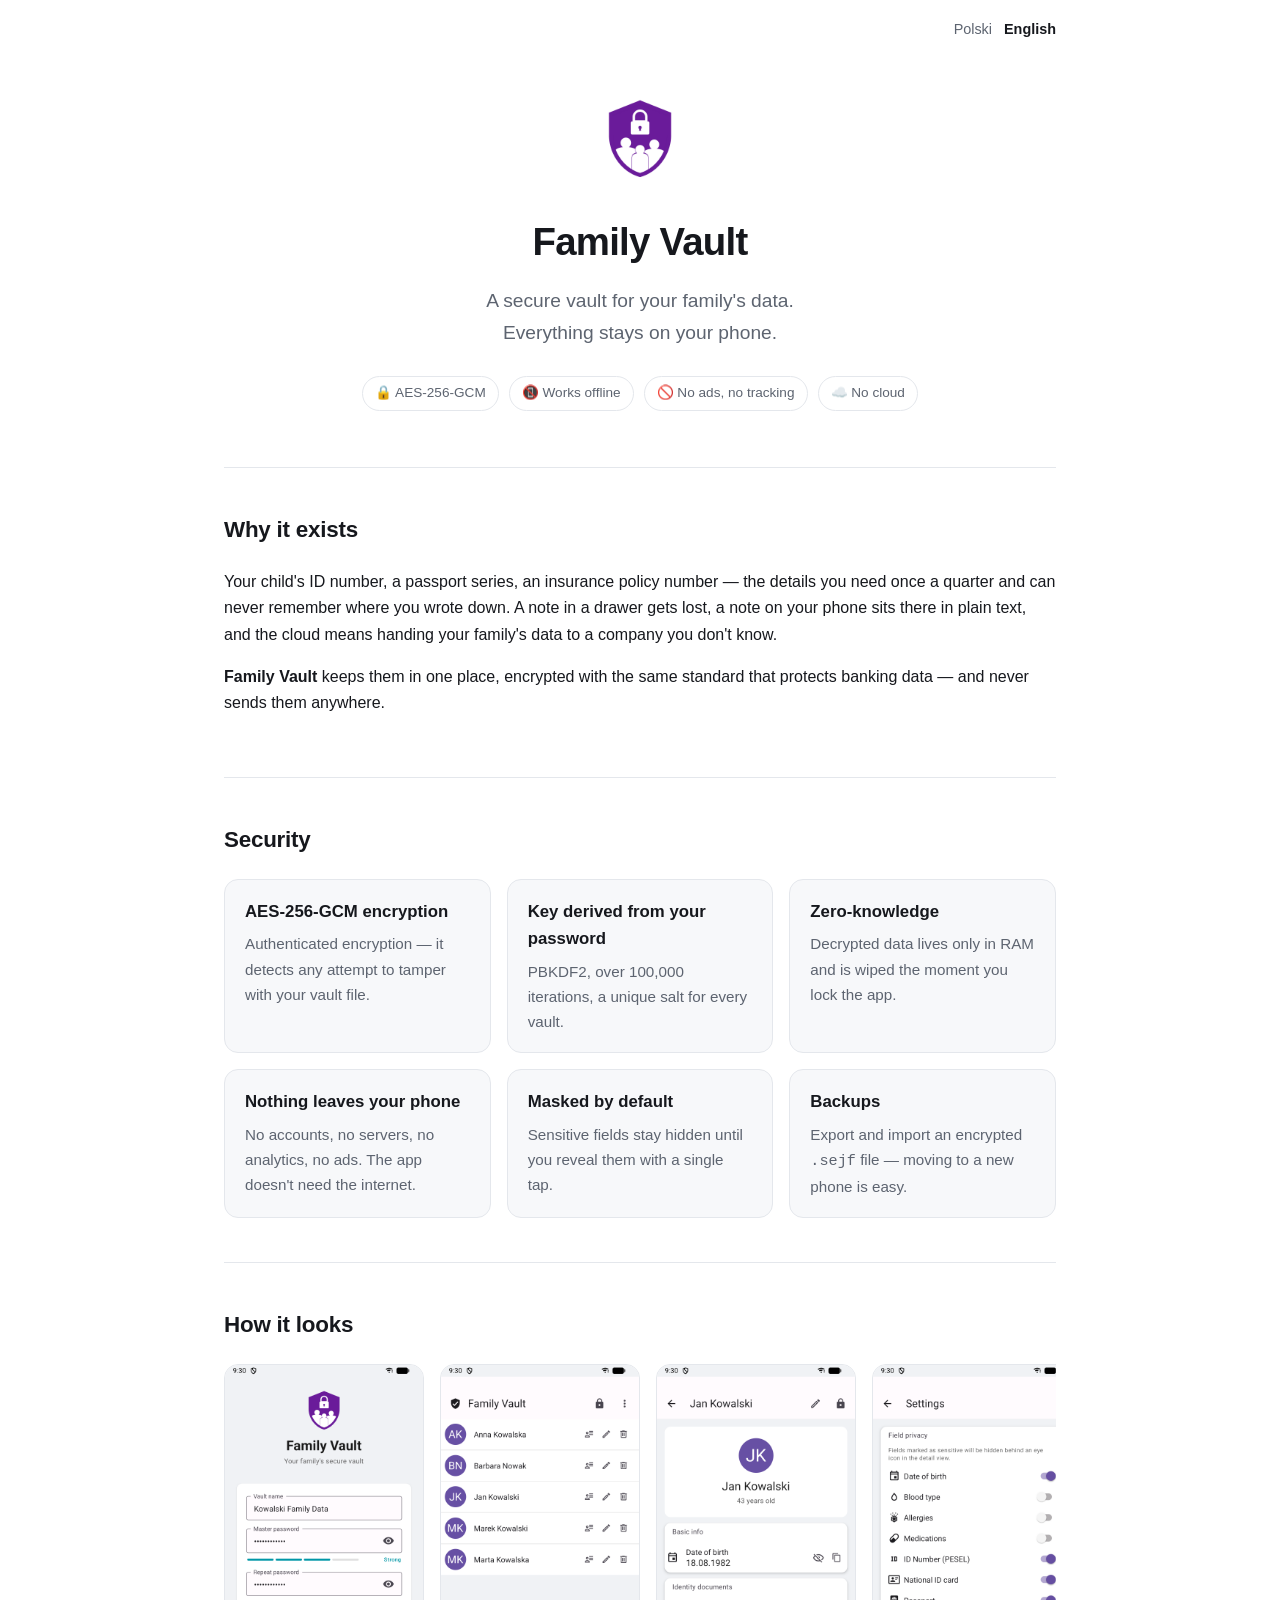
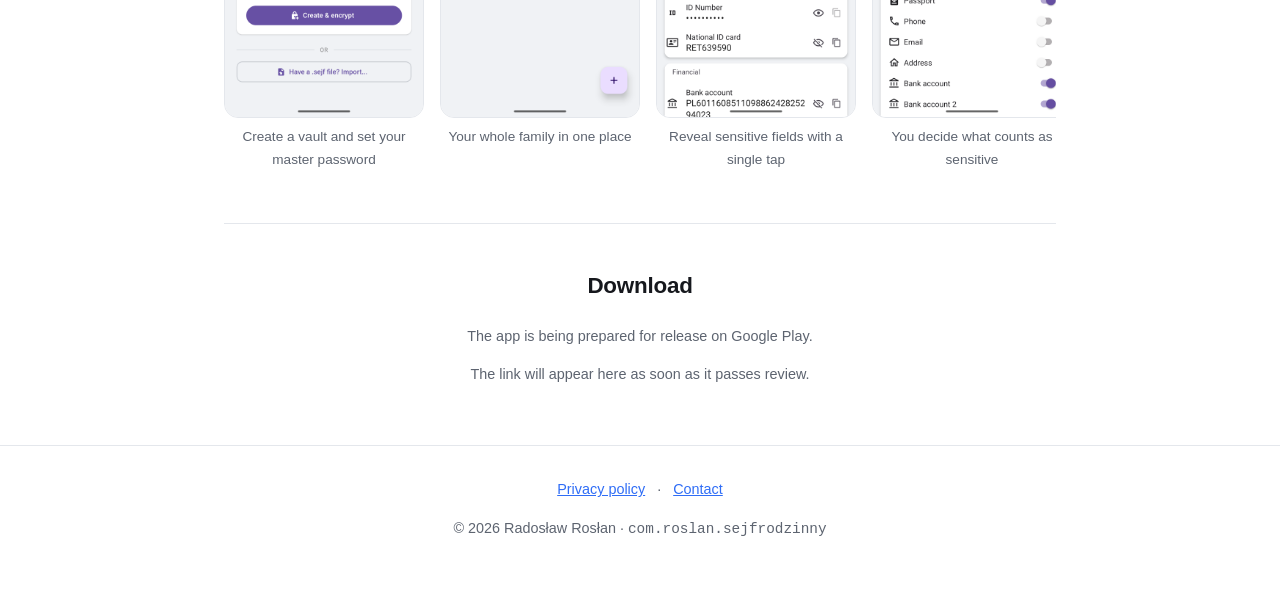
==== en/index.html @ 8efc65d7 "feat: strona aplikacji (landing PL/EN + polityka prywatności)" ====
<!doctype html>
<html lang="en">
<head>
  <meta charset="utf-8">
  <meta name="viewport" content="width=device-width, initial-scale=1">
  <title>Family Vault — a secure vault for your family's data</title>
  <meta name="description" content="Family Vault — an AES-256-GCM encrypted vault for your family's data. Everything stays on your phone. No accounts, no cloud, no ads.">
  <link rel="alternate" hreflang="pl" href="../">
  <link rel="alternate" hreflang="en" href="./">
  <link rel="stylesheet" href="../assets/site.css">
</head>
<body>

<div class="wrap">

  <nav class="lang">
    <a href="../">Polski</a>
    <a href="./" aria-current="true">English</a>
  </nav>

  <header>
    <img class="logo" src="../assets/icon.png" alt="Family Vault app icon">
    <h1>Family Vault</h1>
    <p class="tagline">A secure vault for your family's data. Everything stays on your phone.</p>
    <div class="badges">
      <span class="badge">🔒 AES-256-GCM</span>
      <span class="badge">📵 Works offline</span>
      <span class="badge">🚫 No ads, no tracking</span>
      <span class="badge">☁️ No cloud</span>
    </div>
  </header>

  <section>
    <h2>Why it exists</h2>
    <p>
      Your child's ID number, a passport series, an insurance policy number — the details you need
      once a quarter and can never remember where you wrote down. A note in a drawer gets lost,
      a note on your phone sits there in plain text, and the cloud means handing your family's
      data to a company you don't know.
    </p>
    <p>
      <strong>Family Vault</strong> keeps them in one place, encrypted with the same standard that
      protects banking data — and never sends them anywhere.
    </p>
  </section>

  <section>
    <h2>Security</h2>
    <div class="features">
      <div class="feature">
        <h3>AES-256-GCM encryption</h3>
        <p>Authenticated encryption — it detects any attempt to tamper with your vault file.</p>
      </div>
      <div class="feature">
        <h3>Key derived from your password</h3>
        <p>PBKDF2, over 100,000 iterations, a unique salt for every vault.</p>
      </div>
      <div class="feature">
        <h3>Zero-knowledge</h3>
        <p>Decrypted data lives only in RAM and is wiped the moment you lock the app.</p>
      </div>
      <div class="feature">
        <h3>Nothing leaves your phone</h3>
        <p>No accounts, no servers, no analytics, no ads. The app doesn't need the internet.</p>
      </div>
      <div class="feature">
        <h3>Masked by default</h3>
        <p>Sensitive fields stay hidden until you reveal them with a single tap.</p>
      </div>
      <div class="feature">
        <h3>Backups</h3>
        <p>Export and import an encrypted <code>.sejf</code> file — moving to a new phone is easy.</p>
      </div>
    </div>
  </section>

  <section>
    <h2>How it looks</h2>
    <div class="shots">
      <figure>
        <img src="../screenshots/en/01-welcome-screen-new-vault-creation.png"
             alt="Creating a new vault — name, master password with a strength meter, and a create-and-encrypt button">
        <figcaption>Create a vault and set your master password</figcaption>
      </figure>
      <figure>
        <img src="../screenshots/en/02-members-list-dashboard.png"
             alt="A list of the family members stored in the vault">
        <figcaption>Your whole family in one place</figcaption>
      </figure>
      <figure>
        <img src="../screenshots/en/03-member-details-screen.png"
             alt="Person details — ID and account numbers masked with dots, revealed with the eye icon">
        <figcaption>Reveal sensitive fields with a single tap</figcaption>
      </figure>
      <figure>
        <img src="../screenshots/en/04-setting-and-privacy-settings-screen.png"
             alt="Field privacy settings — switches controlling which fields are masked">
        <figcaption>You decide what counts as sensitive</figcaption>
      </figure>
      <figure>
        <img src="../screenshots/en/05-welcome-unlock-screen.png"
             alt="The vault unlock screen asking for a password">
        <figcaption>No password, no entry</figcaption>
      </figure>
    </div>
  </section>

  <section class="cta">
    <h2>Download</h2>
    <p class="note">The app is being prepared for release on Google Play.</p>
    <p class="note">The link will appear here as soon as it passes review.</p>
  </section>

</div>

<footer>
  <div class="wrap">
    <a href="../privacy.html#en">Privacy policy</a> ·
    <a href="mailto:radoslaw.roslan@gmail.com">Contact</a>
    <p>© 2026 Radosław Rosłan · <code>com.roslan.sejfrodzinny</code></p>
  </div>
</footer>

</body>
</html>
---- assets/site.css ----
:root {
  color-scheme: light dark;
  --bg: #ffffff;
  --fg: #16181d;
  --muted: #5d6470;
  --line: #e4e7ec;
  --card: #f7f8fa;
  --accent: #2f6df6;
  --accent-fg: #ffffff;
}
@media (prefers-color-scheme: dark) {
  :root {
    --bg: #0f1115;
    --fg: #e8eaee;
    --muted: #9aa2af;
    --line: #262a33;
    --card: #171a20;
    --accent: #6d9bff;
    --accent-fg: #0f1115;
  }
}
* { box-sizing: border-box; }
body {
  margin: 0;
  font-family: -apple-system, BlinkMacSystemFont, "Segoe UI", Roboto, Helvetica, Arial, sans-serif;
  line-height: 1.65;
  color: var(--fg);
  background: var(--bg);
  -webkit-font-smoothing: antialiased;
}
.wrap { max-width: 880px; margin: 0 auto; padding: 0 24px; }
a { color: var(--accent); }

/* ---------- language switcher ---------- */
.lang {
  display: flex; justify-content: flex-end; gap: 12px;
  padding-top: 18px; font-size: .9rem;
}
.lang a { text-decoration: none; color: var(--muted); }
.lang a[aria-current="true"] { color: var(--fg); font-weight: 600; }

/* ---------- hero ---------- */
header { padding: 48px 0 56px; text-align: center; }
header img.logo {
  width: 96px; height: 96px; border-radius: 22px; display: block; margin: 0 auto 24px;
}
h1 { font-size: 2.4rem; margin: 0 0 12px; letter-spacing: -0.02em; }
.tagline { font-size: 1.2rem; color: var(--muted); margin: 0 auto; max-width: 34ch; }
.badges { margin-top: 28px; display: flex; gap: 10px; justify-content: center; flex-wrap: wrap; }
.badge {
  font-size: .85rem; padding: 5px 12px; border: 1px solid var(--line);
  border-radius: 999px; color: var(--muted);
}

/* ---------- sections ---------- */
section { padding: 44px 0; border-top: 1px solid var(--line); }
h2 { font-size: 1.4rem; margin: 0 0 20px; letter-spacing: -0.01em; }
h3 { font-size: 1.05rem; margin: 0 0 6px; }

.features { display: grid; gap: 16px; grid-template-columns: repeat(auto-fit, minmax(240px, 1fr)); }
.feature { background: var(--card); border: 1px solid var(--line); border-radius: 14px; padding: 18px 20px; }
.feature p { margin: 0; color: var(--muted); font-size: .95rem; }

/* ---------- screenshots ---------- */
.shots {
  display: flex; gap: 16px; overflow-x: auto; padding-bottom: 8px;
  scroll-snap-type: x mandatory;
}
.shots figure { margin: 0; flex: 0 0 200px; scroll-snap-align: start; }
.shots img {
  width: 100%; border-radius: 14px; border: 1px solid var(--line); display: block;
  background: var(--card);
}
.shots figcaption { font-size: .85rem; color: var(--muted); margin-top: 8px; text-align: center; }

/* ---------- cta ---------- */
.cta { text-align: center; }
.btn {
  display: inline-block; background: var(--accent); color: var(--accent-fg);
  text-decoration: none; font-weight: 600; padding: 12px 24px; border-radius: 10px;
}
.cta .note { color: var(--muted); font-size: .9rem; margin-top: 14px; }

footer {
  border-top: 1px solid var(--line); padding: 32px 0 56px;
  color: var(--muted); font-size: .9rem; text-align: center;
}
footer a { margin: 0 8px; }
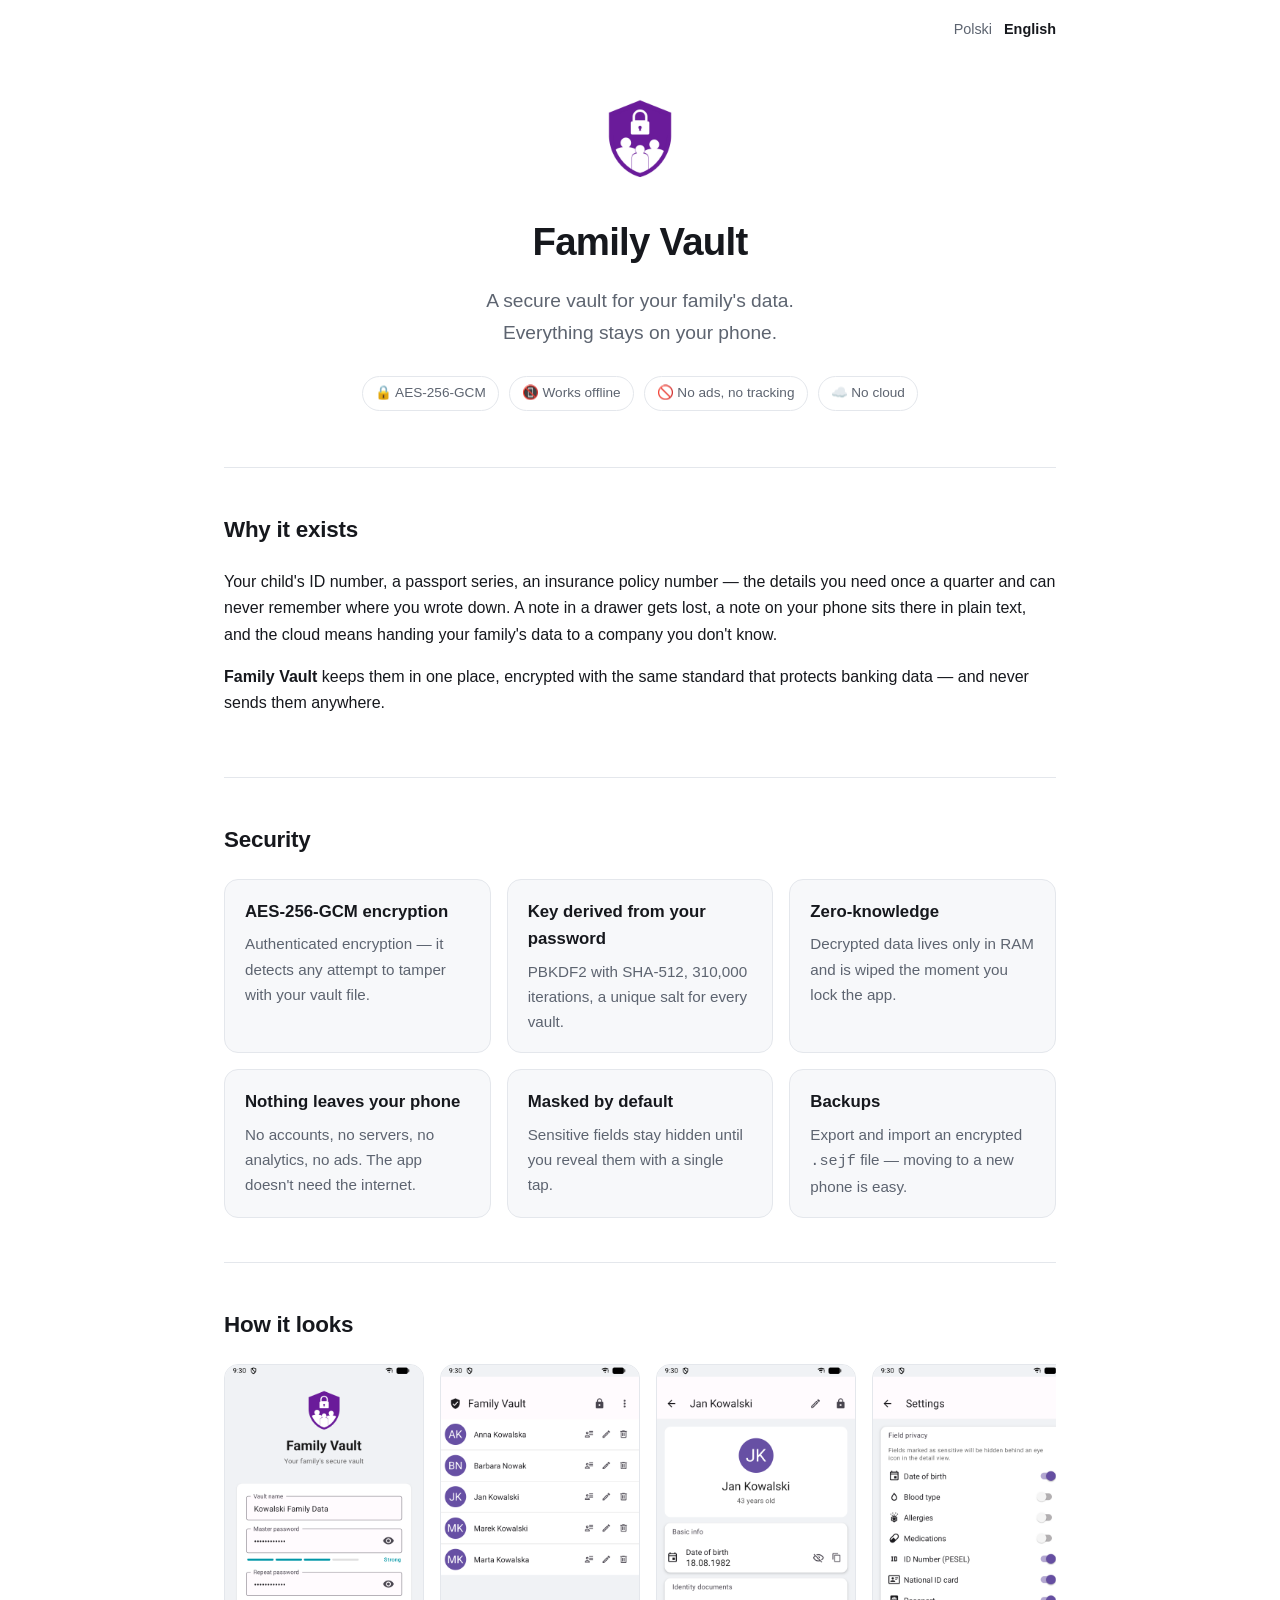
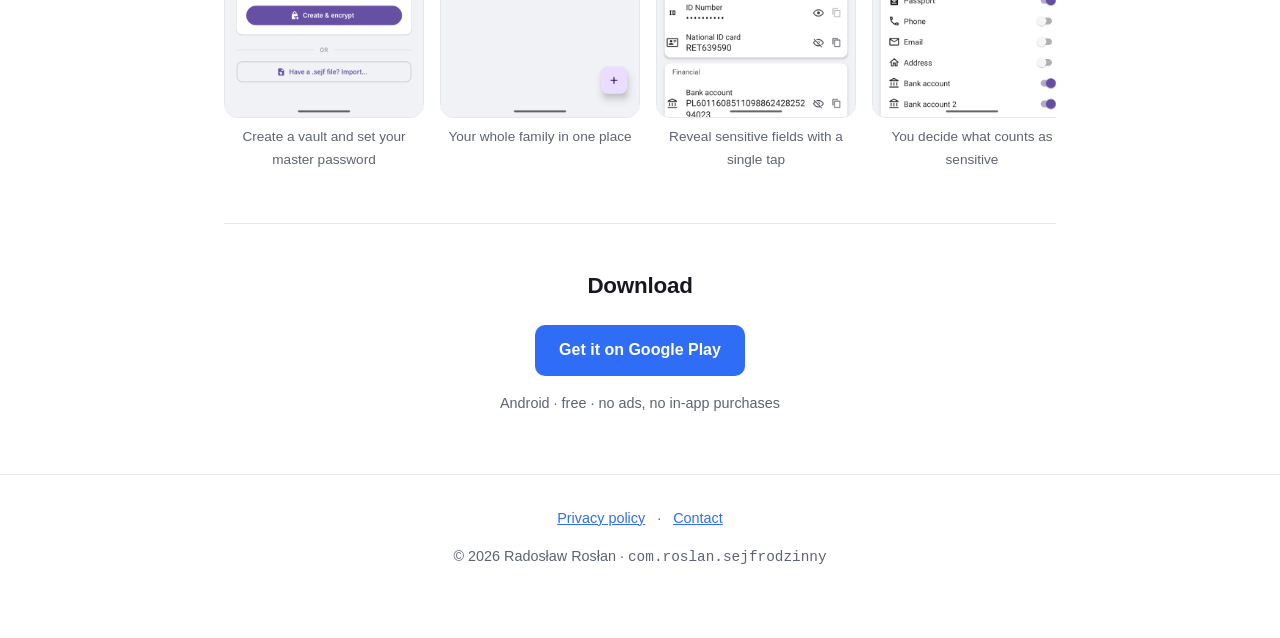
==== commit 9232a7e3: "Dodanie linku do produkcyjnej wersji aplikacji" ====
--- a/en/index.html
+++ b/en/index.html
@@ -53,7 +53,7 @@
       </div>
       <div class="feature">
         <h3>Key derived from your password</h3>
-        <p>PBKDF2, over 100,000 iterations, a unique salt for every vault.</p>
+        <p>PBKDF2 with SHA-512, 310,000 iterations, a unique salt for every vault.</p>
       </div>
       <div class="feature">
         <h3>Zero-knowledge</h3>
@@ -107,8 +107,12 @@
 
   <section class="cta">
     <h2>Download</h2>
-    <p class="note">The app is being prepared for release on Google Play.</p>
-    <p class="note">The link will appear here as soon as it passes review.</p>
+    <p>
+      <a class="btn" href="https://play.google.com/store/apps/details?id=com.roslan.sejfrodzinny">
+        Get it on Google Play
+      </a>
+    </p>
+    <p class="note">Android · free · no ads, no in-app purchases</p>
   </section>
 
 </div>
